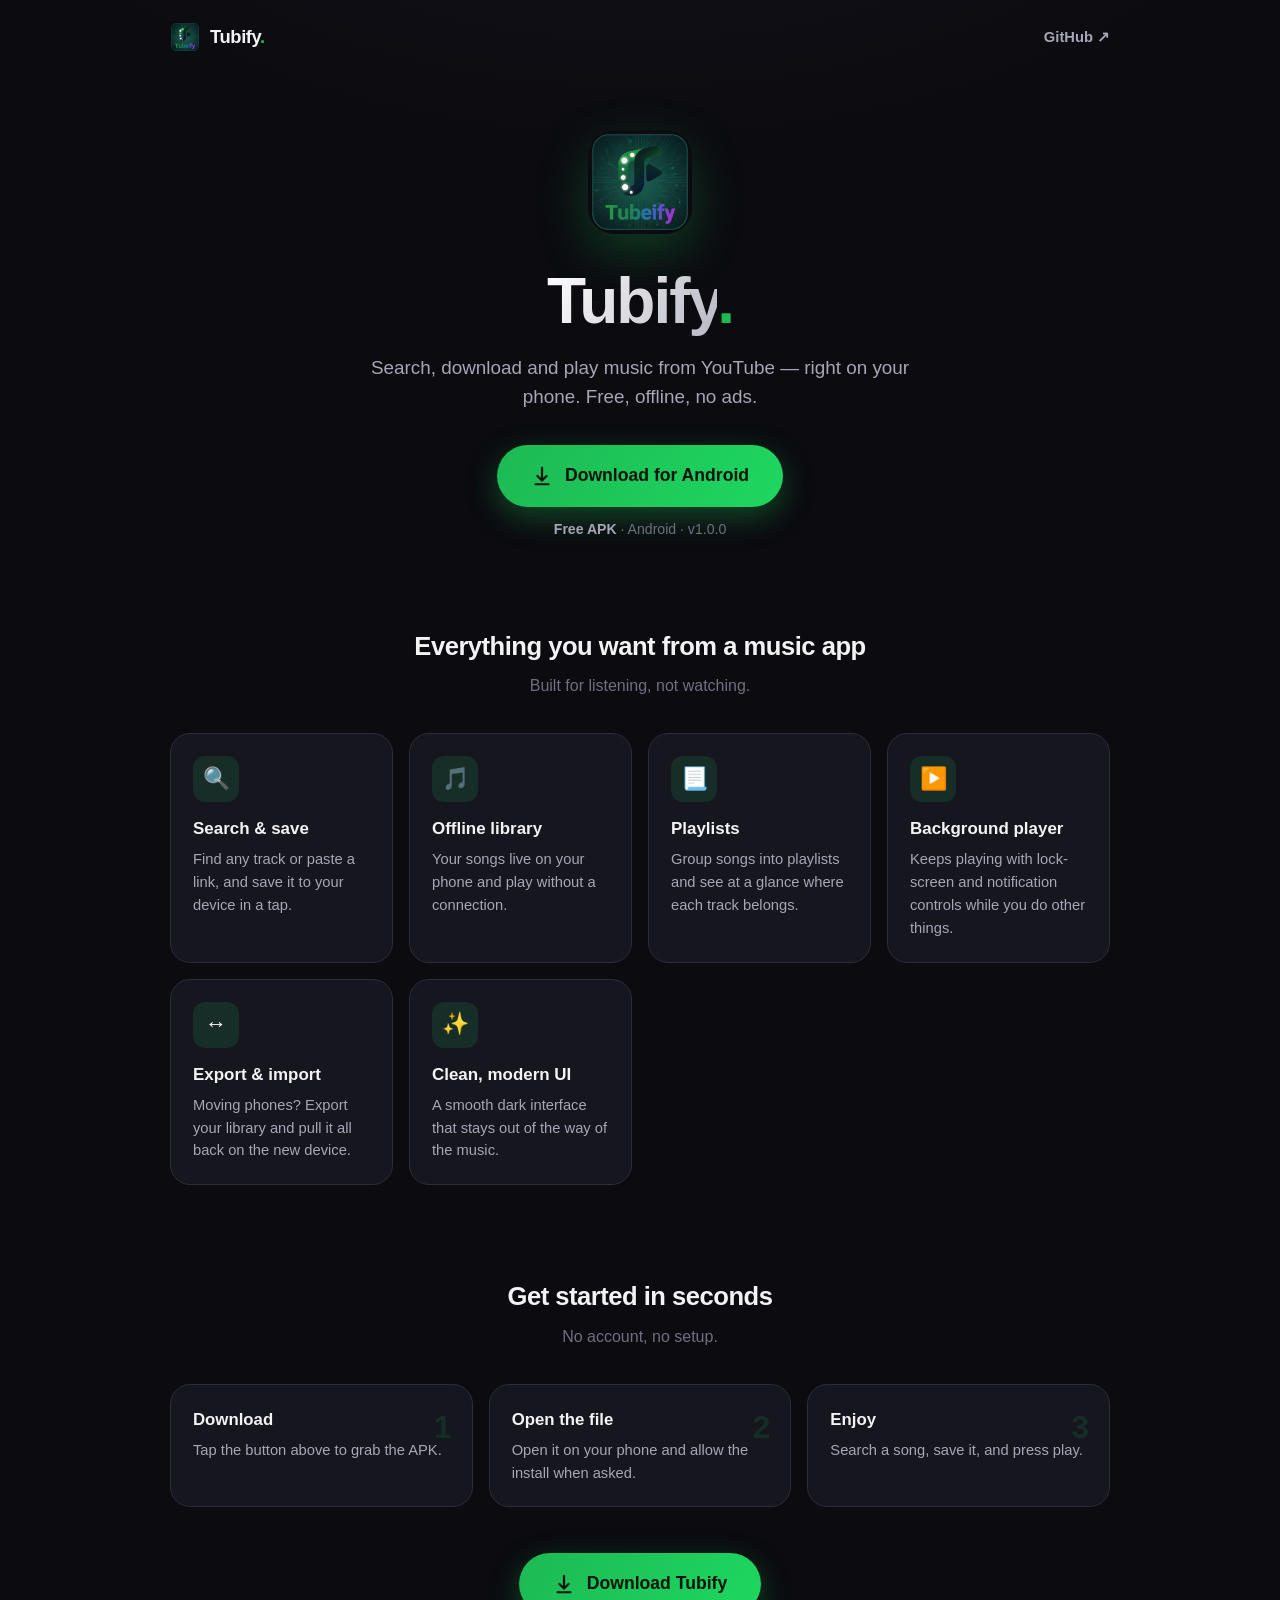
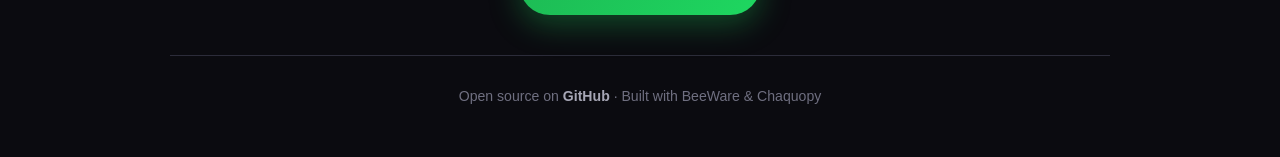
==== docs/index.html @ a5212112 "Add download landing page (GitHub Pages) and clean up README Co-Authored-By: Claude Opus 4.8 <norepl" ====
<!DOCTYPE html>
<html lang="en">
<head>
<meta charset="UTF-8">
<meta name="viewport" content="width=device-width, initial-scale=1.0">
<title>Tubify — YouTube Music for Android</title>
<link rel="icon" href="icon.png">
<meta name="description" content="Tubify — search, download and play music from YouTube on Android. Free, offline library, playlists, background playback.">
<style>
  :root{
    --bg:#0b0b10; --grad1:#14141d; --surface:#16161f; --surface2:#1f1f2b;
    --border:#2c2c3a; --text:#f3f3f6; --dim:#a6a6b5; --mute:#6f6f80;
    --accent:#1db954; --accent2:#1ed760; --soft:rgba(29,185,84,.14);
    --radius:20px;
  }
  *{box-sizing:border-box;margin:0;padding:0}
  html{scroll-behavior:smooth}
  body{
    font-family:-apple-system,BlinkMacSystemFont,'Segoe UI',Roboto,Helvetica,Arial,sans-serif;
    color:var(--text);
    background:radial-gradient(1200px 700px at 50% -15%,var(--grad1),transparent 60%),var(--bg);
    min-height:100vh; line-height:1.55; -webkit-font-smoothing:antialiased;
    overflow-x:hidden;
  }
  .wrap{max-width:980px;margin:0 auto;padding:0 20px}
  a{color:inherit;text-decoration:none}

  /* nav */
  nav{display:flex;align-items:center;justify-content:space-between;padding:22px 0}
  .brand{display:flex;align-items:center;gap:10px;font-weight:800;font-size:1.15rem;letter-spacing:-.4px}
  .brand img{width:30px;height:30px;border-radius:8px}
  .brand .dot{color:var(--accent)}
  .nav-link{color:var(--dim);font-size:.92rem;font-weight:600;transition:color .2s}
  .nav-link:hover{color:var(--text)}

  /* hero */
  .hero{text-align:center;padding:56px 0 40px}
  .hero .app-icon{width:104px;height:104px;border-radius:26px;box-shadow:0 18px 50px rgba(29,185,84,.28);margin-bottom:26px}
  .hero h1{font-size:clamp(2.6rem,7vw,4rem);font-weight:850;letter-spacing:-2px;line-height:1.05}
  .hero h1 .g{background:linear-gradient(120deg,#fff,#b9b9c4);-webkit-background-clip:text;background-clip:text;-webkit-text-fill-color:transparent}
  .hero h1 .dot{color:var(--accent);-webkit-text-fill-color:var(--accent)}
  .hero p.tag{color:var(--dim);font-size:1.18rem;max-width:560px;margin:18px auto 0}

  .cta{display:flex;flex-direction:column;align-items:center;gap:12px;margin-top:34px}
  .btn{
    display:inline-flex;align-items:center;gap:12px;
    background:linear-gradient(120deg,var(--accent),var(--accent2));
    color:#04130a;font-weight:800;font-size:1.1rem;
    padding:17px 34px;border-radius:999px;border:none;cursor:pointer;
    box-shadow:0 10px 30px rgba(29,185,84,.35);
    transition:transform .18s ease,box-shadow .18s ease;
  }
  .btn:hover{transform:translateY(-2px);box-shadow:0 16px 40px rgba(29,185,84,.45)}
  .btn:active{transform:translateY(0)}
  .btn svg{width:22px;height:22px}
  .sub{color:var(--mute);font-size:.88rem}
  .sub b{color:var(--dim)}

  /* features */
  section{padding:46px 0}
  .sec-title{text-align:center;font-size:1.6rem;font-weight:800;letter-spacing:-.5px;margin-bottom:8px}
  .sec-note{text-align:center;color:var(--mute);margin-bottom:34px}
  .grid{display:grid;grid-template-columns:repeat(auto-fit,minmax(220px,1fr));gap:16px}
  .card{
    background:var(--surface);border:1px solid var(--border);border-radius:var(--radius);
    padding:22px;transition:transform .2s ease,border-color .2s ease,background .2s ease;
  }
  .card:hover{transform:translateY(-3px);border-color:#3a3a4c;background:var(--surface2)}
  .card .ic{width:46px;height:46px;border-radius:12px;background:var(--soft);display:flex;align-items:center;justify-content:center;font-size:22px;margin-bottom:14px}
  .card h3{font-size:1.06rem;margin-bottom:6px}
  .card p{color:var(--dim);font-size:.92rem}

  /* steps */
  .steps{display:grid;grid-template-columns:repeat(auto-fit,minmax(200px,1fr));gap:16px;counter-reset:s}
  .step{background:var(--surface);border:1px solid var(--border);border-radius:var(--radius);padding:22px;position:relative}
  .step::before{counter-increment:s;content:counter(s);position:absolute;top:18px;right:20px;font-weight:850;font-size:2rem;color:var(--soft)}
  .step h3{font-size:1.05rem;margin-bottom:6px}
  .step p{color:var(--dim);font-size:.92rem}

  /* footer */
  footer{border-top:1px solid var(--border);margin-top:30px;padding:30px 0 50px;text-align:center;color:var(--mute);font-size:.88rem}
  footer a{color:var(--dim);font-weight:600}
  footer a:hover{color:var(--accent2)}

  .foot-cta{display:flex;justify-content:center;margin:0 0 40px}
</style>
</head>
<body>
<div class="wrap">

  <nav>
    <div class="brand"><img src="icon.png" alt="Tubify"><span>Tubify<span class="dot">.</span></span></div>
    <a class="nav-link" href="https://github.com/my-online-menu/Tubify" target="_blank" rel="noopener">GitHub ↗</a>
  </nav>

  <header class="hero">
    <img class="app-icon" src="icon.png" alt="Tubify app icon">
    <h1><span class="g">Tubify</span><span class="dot">.</span></h1>
    <p class="tag">Search, download and play music from YouTube — right on your phone. Free, offline, no ads.</p>

    <div class="cta">
      <a class="btn" href="https://github.com/my-online-menu/Tubify/releases/latest/download/tubify.apk">
        <svg viewBox="0 0 24 24" fill="none" stroke="currentColor" stroke-width="2.4" stroke-linecap="round" stroke-linejoin="round"><path d="M12 3v12"/><path d="M7 12l5 5 5-5"/><path d="M5 21h14"/></svg>
        Download for Android
      </a>
      <div class="sub"><b>Free APK</b> · Android · v1.0.0</div>
    </div>
  </header>

  <section>
    <h2 class="sec-title">Everything you want from a music app</h2>
    <p class="sec-note">Built for listening, not watching.</p>
    <div class="grid">
      <div class="card"><div class="ic">🔍</div><h3>Search &amp; save</h3><p>Find any track or paste a link, and save it to your device in a tap.</p></div>
      <div class="card"><div class="ic">🎵</div><h3>Offline library</h3><p>Your songs live on your phone and play without a connection.</p></div>
      <div class="card"><div class="ic">📃</div><h3>Playlists</h3><p>Group songs into playlists and see at a glance where each track belongs.</p></div>
      <div class="card"><div class="ic">▶️</div><h3>Background player</h3><p>Keeps playing with lock-screen and notification controls while you do other things.</p></div>
      <div class="card"><div class="ic">↔️</div><h3>Export &amp; import</h3><p>Moving phones? Export your library and pull it all back on the new device.</p></div>
      <div class="card"><div class="ic">✨</div><h3>Clean, modern UI</h3><p>A smooth dark interface that stays out of the way of the music.</p></div>
    </div>
  </section>

  <section>
    <h2 class="sec-title">Get started in seconds</h2>
    <p class="sec-note">No account, no setup.</p>
    <div class="steps">
      <div class="step"><h3>Download</h3><p>Tap the button above to grab the APK.</p></div>
      <div class="step"><h3>Open the file</h3><p>Open it on your phone and allow the install when asked.</p></div>
      <div class="step"><h3>Enjoy</h3><p>Search a song, save it, and press play.</p></div>
    </div>
  </section>

  <div class="foot-cta">
    <a class="btn" href="https://github.com/my-online-menu/Tubify/releases/latest/download/tubify.apk">
      <svg viewBox="0 0 24 24" fill="none" stroke="currentColor" stroke-width="2.4" stroke-linecap="round" stroke-linejoin="round"><path d="M12 3v12"/><path d="M7 12l5 5 5-5"/><path d="M5 21h14"/></svg>
      Download Tubify
    </a>
  </div>

  <footer>
    <p>Open source on <a href="https://github.com/my-online-menu/Tubify" target="_blank" rel="noopener">GitHub</a> · Built with BeeWare &amp; Chaquopy</p>
  </footer>

</div>
</body>
</html>
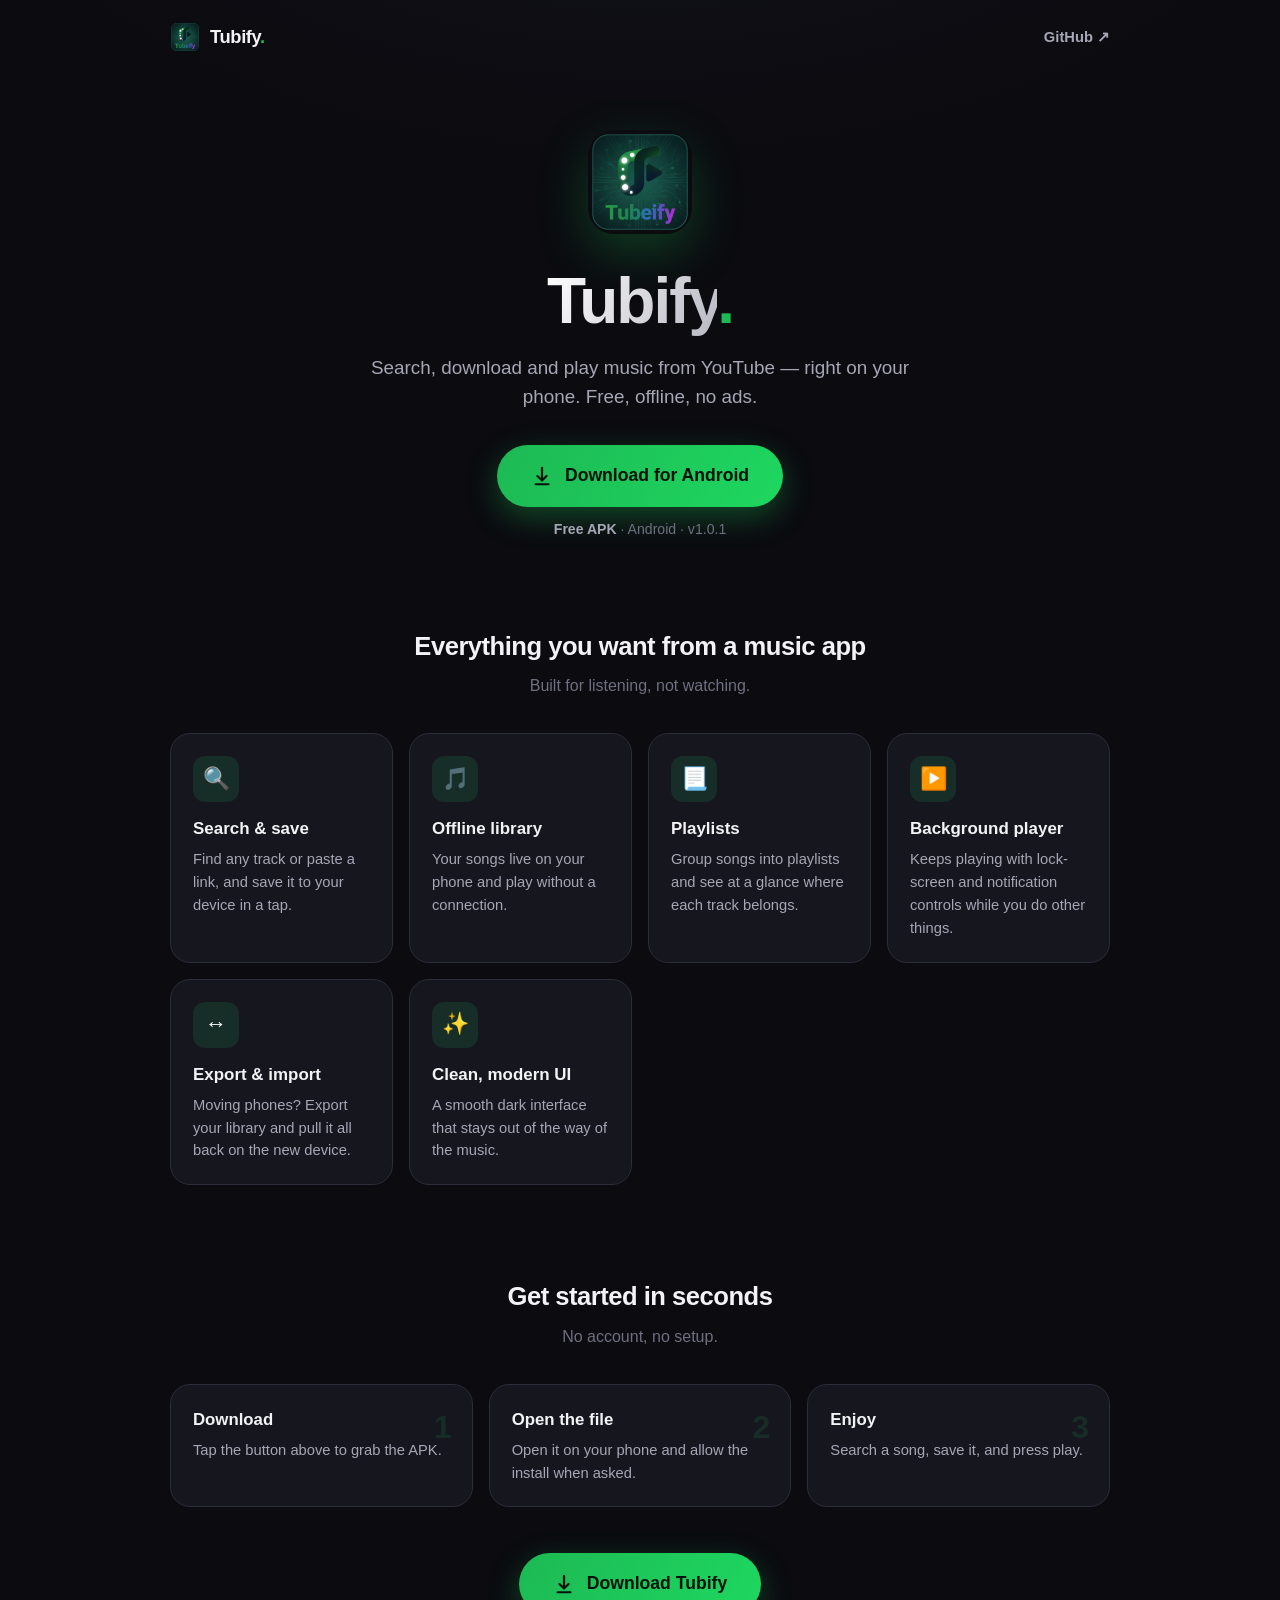
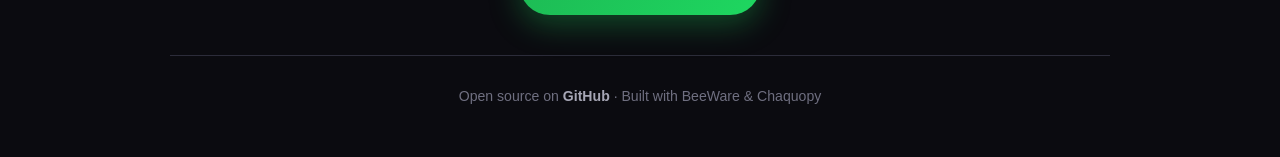
==== commit b70bdabe: "Page: bump version label to v1.0.1 Co-Authored-By: Claude Opus 4.8 <noreply@anthropic.com>" ====
--- a/docs/index.html
+++ b/docs/index.html
@@ -103,7 +103,7 @@
         <svg viewBox="0 0 24 24" fill="none" stroke="currentColor" stroke-width="2.4" stroke-linecap="round" stroke-linejoin="round"><path d="M12 3v12"/><path d="M7 12l5 5 5-5"/><path d="M5 21h14"/></svg>
         Download for Android
       </a>
-      <div class="sub"><b>Free APK</b> · Android · v1.0.0</div>
+      <div class="sub"><b>Free APK</b> · Android · v1.0.1</div>
     </div>
   </header>
 
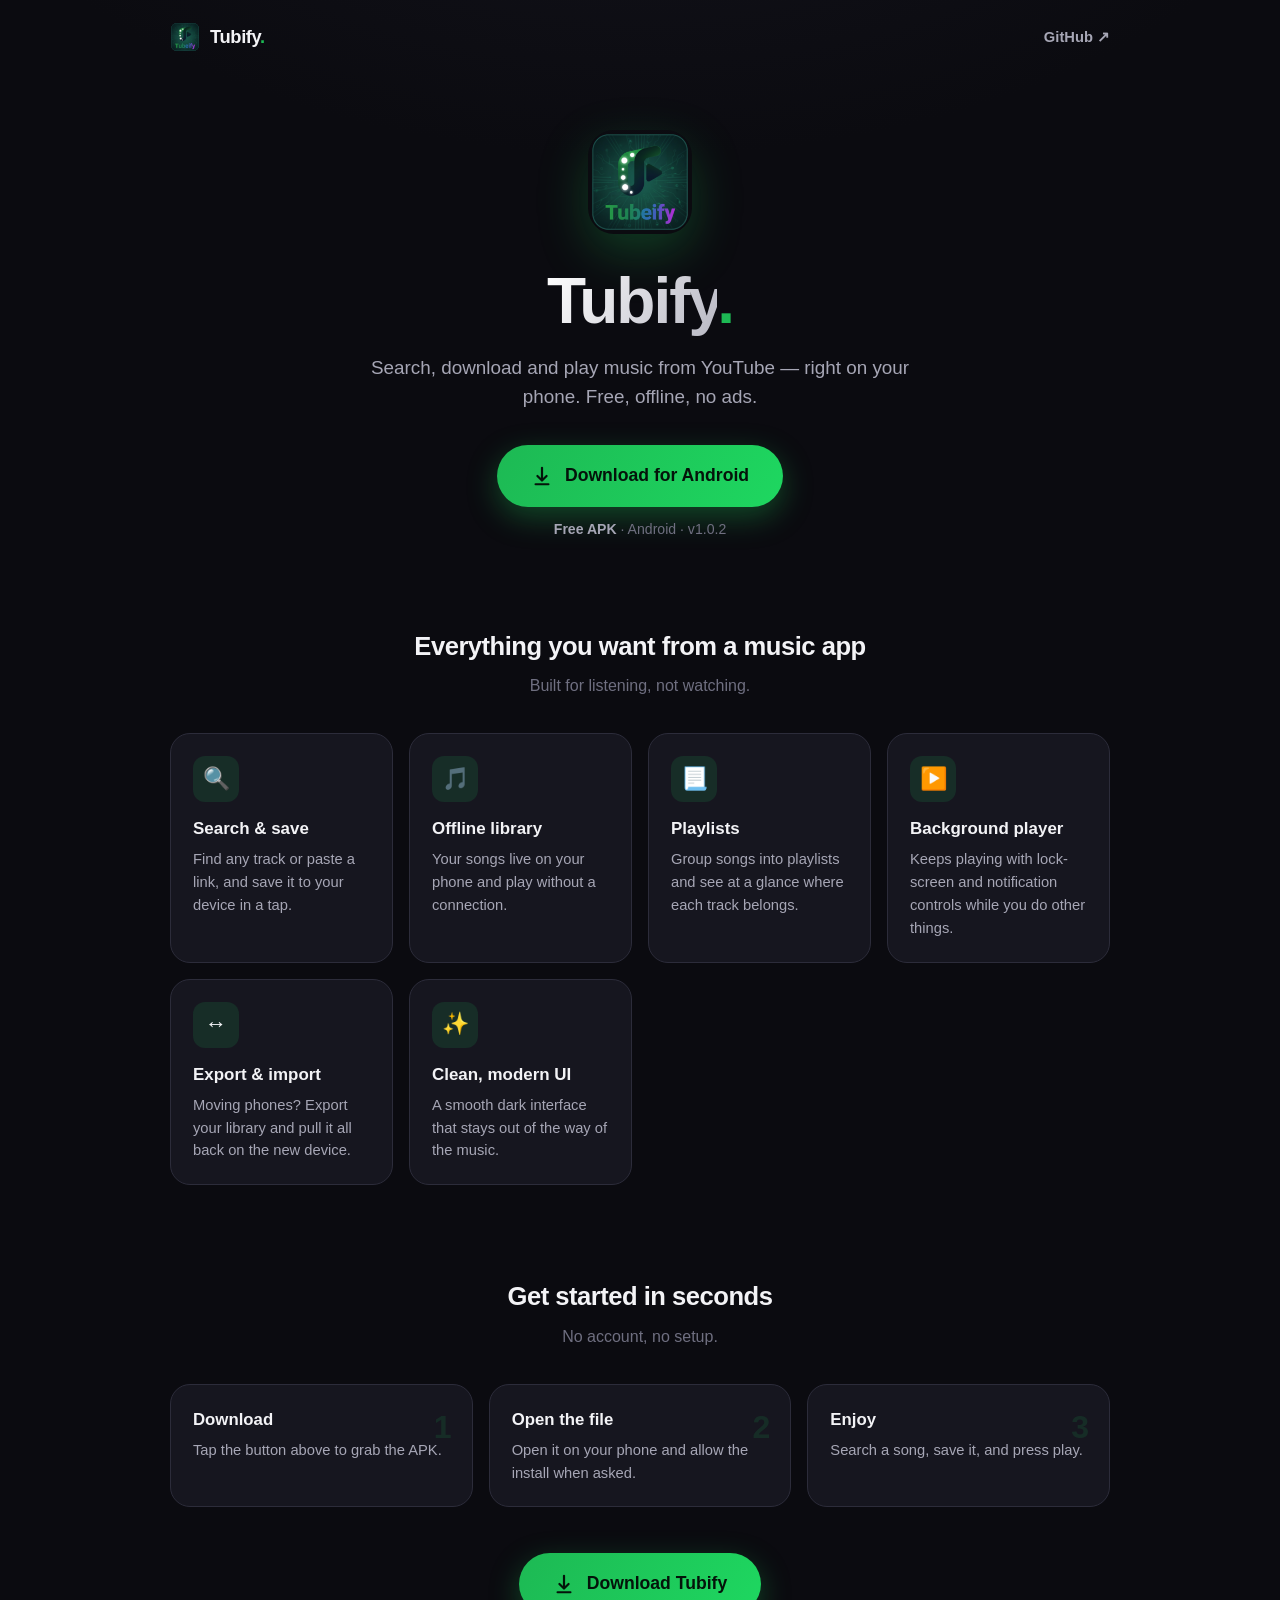
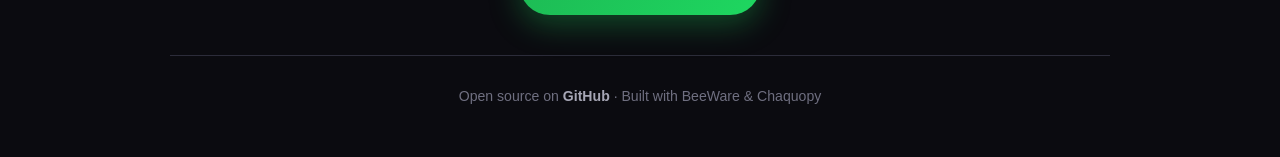
==== commit c5cc64b0: "Add animated startup splash + rendering performance (v1.0.2) - Modern splash: wordmark fade-in, puls" ====
--- a/docs/index.html
+++ b/docs/index.html
@@ -103,7 +103,7 @@
         <svg viewBox="0 0 24 24" fill="none" stroke="currentColor" stroke-width="2.4" stroke-linecap="round" stroke-linejoin="round"><path d="M12 3v12"/><path d="M7 12l5 5 5-5"/><path d="M5 21h14"/></svg>
         Download for Android
       </a>
-      <div class="sub"><b>Free APK</b> · Android · v1.0.1</div>
+      <div class="sub"><b>Free APK</b> · Android · v1.0.2</div>
     </div>
   </header>
 
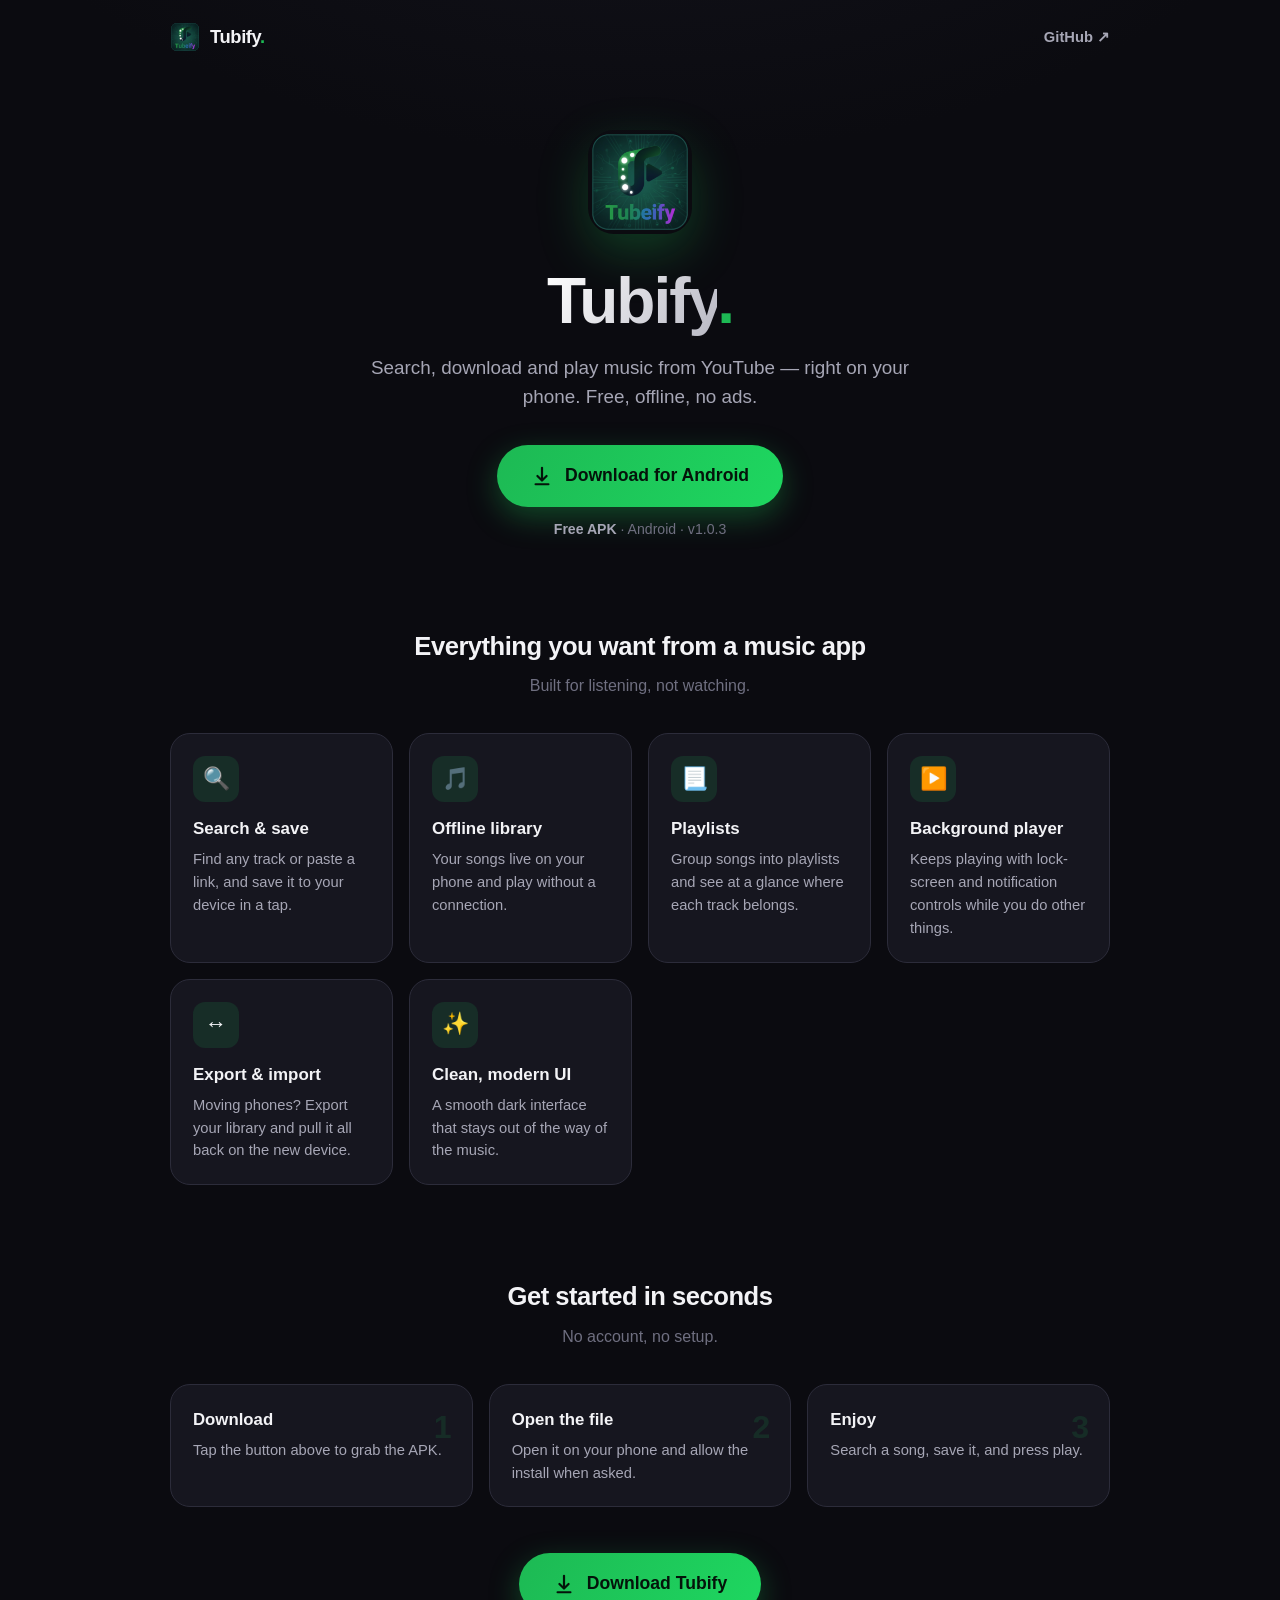
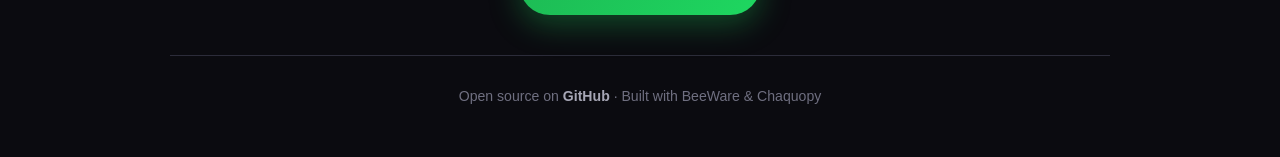
==== commit 24aebf7d: "Replace busy lightning splash with clean Tubify wordmark (v1.0.3) Native launch splash now matches t" ====
--- a/docs/index.html
+++ b/docs/index.html
@@ -103,7 +103,7 @@
         <svg viewBox="0 0 24 24" fill="none" stroke="currentColor" stroke-width="2.4" stroke-linecap="round" stroke-linejoin="round"><path d="M12 3v12"/><path d="M7 12l5 5 5-5"/><path d="M5 21h14"/></svg>
         Download for Android
       </a>
-      <div class="sub"><b>Free APK</b> · Android · v1.0.2</div>
+      <div class="sub"><b>Free APK</b> · Android · v1.0.3</div>
     </div>
   </header>
 
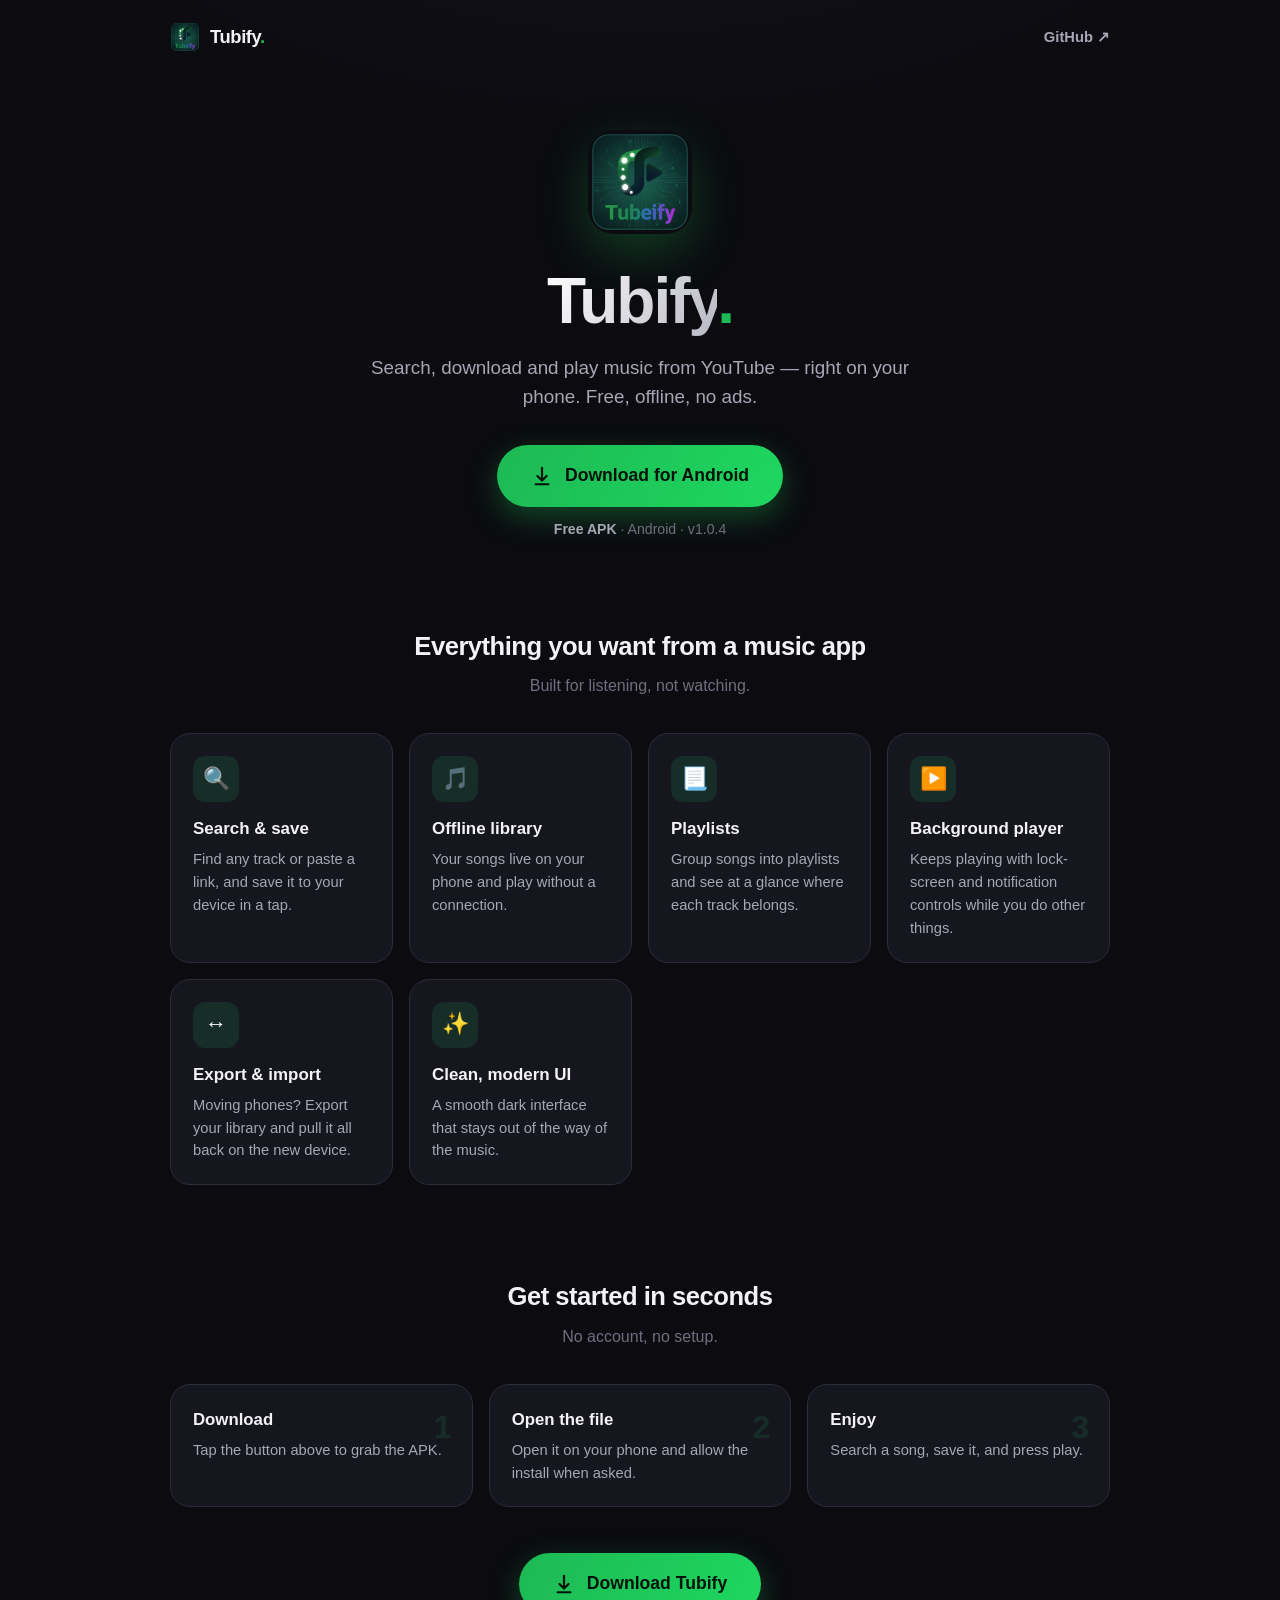
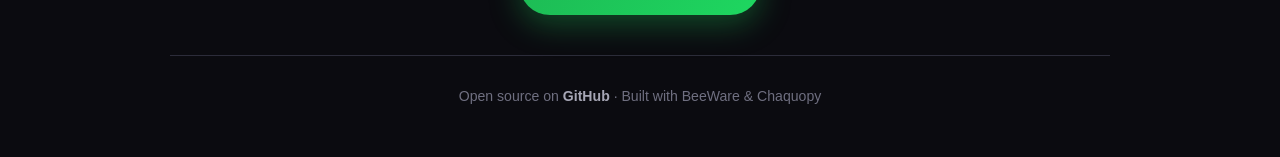
==== commit b04ad262: "Performance pass (v1.0.4) - Lazy-load yt-dlp so the backend/UI starts much faster - Keep the WebView" ====
--- a/docs/index.html
+++ b/docs/index.html
@@ -103,7 +103,7 @@
         <svg viewBox="0 0 24 24" fill="none" stroke="currentColor" stroke-width="2.4" stroke-linecap="round" stroke-linejoin="round"><path d="M12 3v12"/><path d="M7 12l5 5 5-5"/><path d="M5 21h14"/></svg>
         Download for Android
       </a>
-      <div class="sub"><b>Free APK</b> · Android · v1.0.3</div>
+      <div class="sub"><b>Free APK</b> · Android · v1.0.4</div>
     </div>
   </header>
 
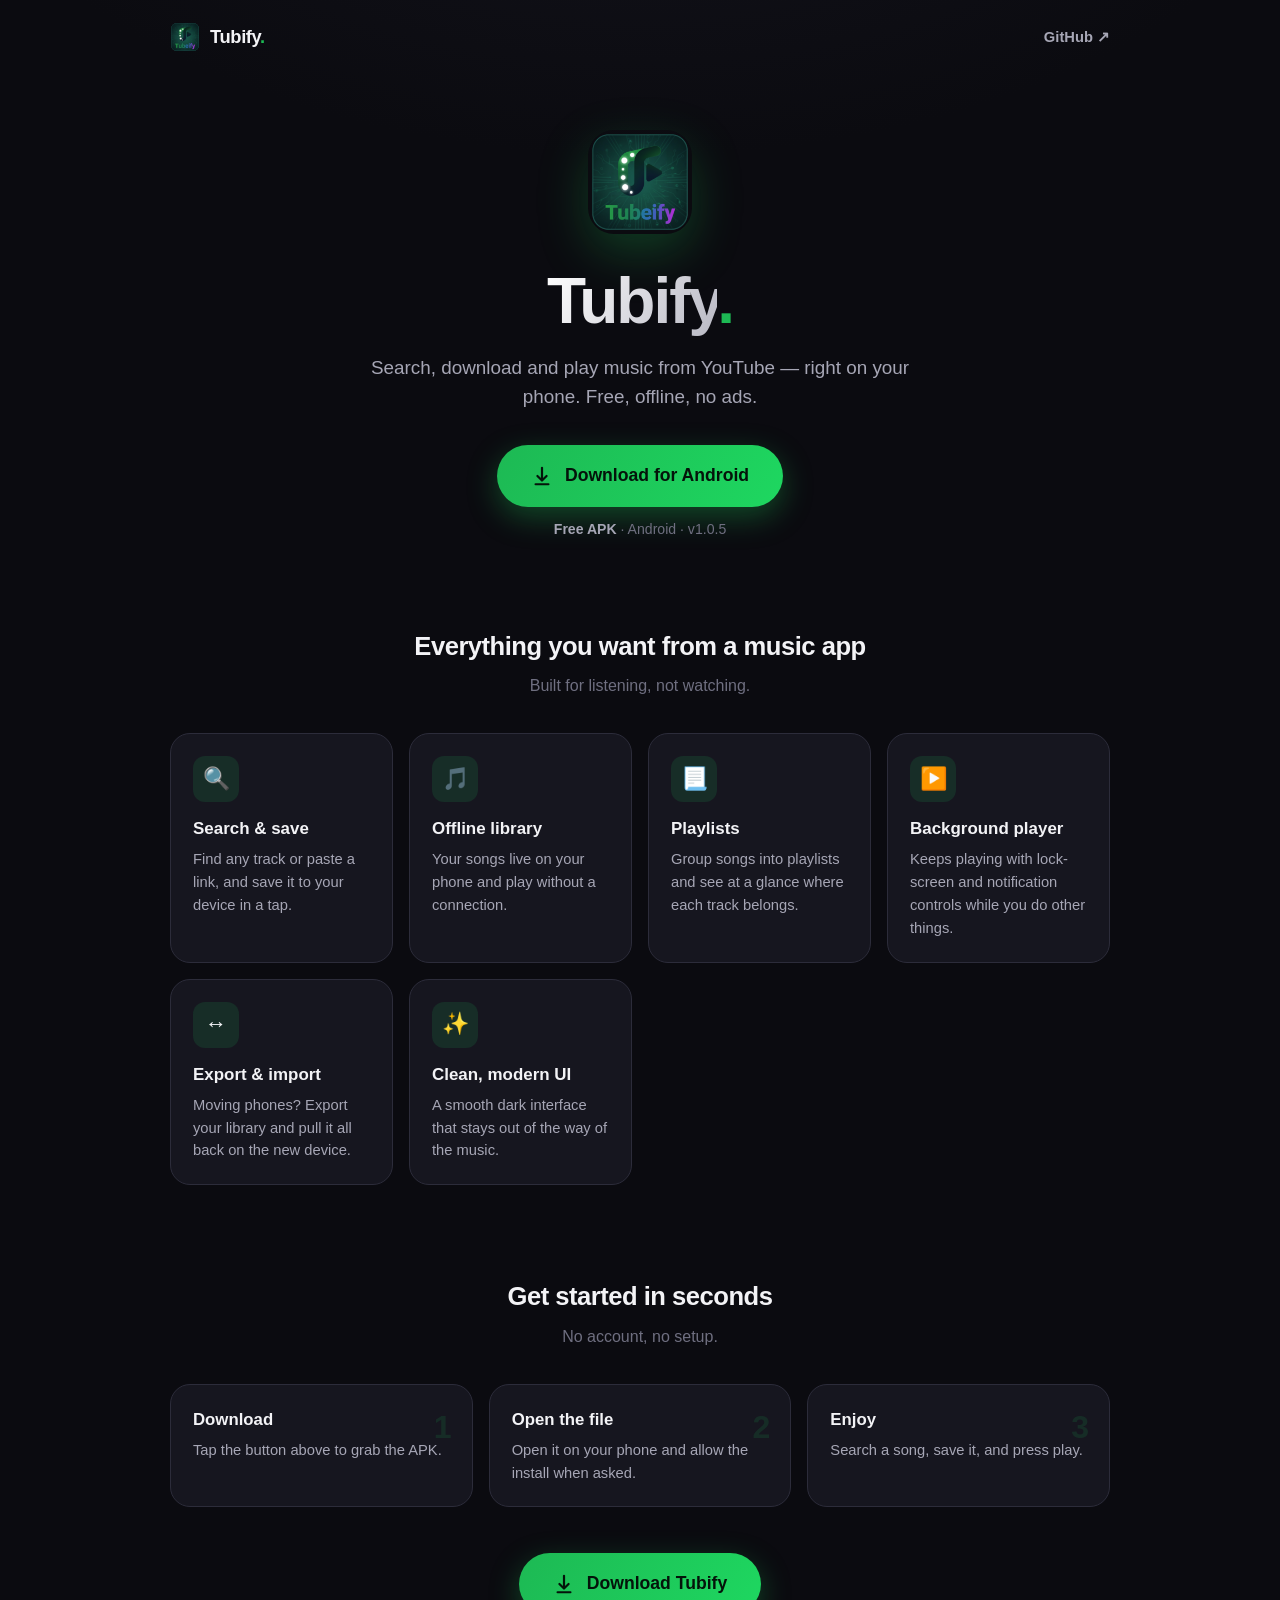
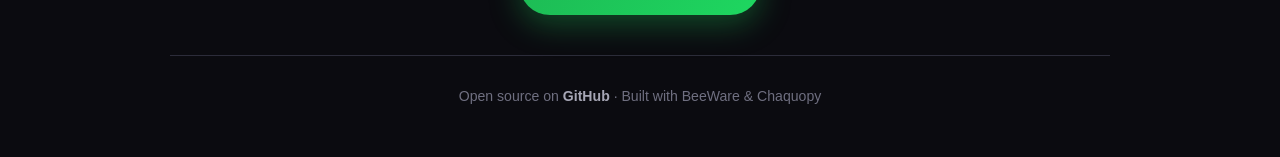
==== commit d01d04ce: "Add shuffle play (v1.0.5) Shuffle toggle in the full-screen player: a shuffle-bag plays every queued" ====
--- a/docs/index.html
+++ b/docs/index.html
@@ -103,7 +103,7 @@
         <svg viewBox="0 0 24 24" fill="none" stroke="currentColor" stroke-width="2.4" stroke-linecap="round" stroke-linejoin="round"><path d="M12 3v12"/><path d="M7 12l5 5 5-5"/><path d="M5 21h14"/></svg>
         Download for Android
       </a>
-      <div class="sub"><b>Free APK</b> · Android · v1.0.4</div>
+      <div class="sub"><b>Free APK</b> · Android · v1.0.5</div>
     </div>
   </header>
 
